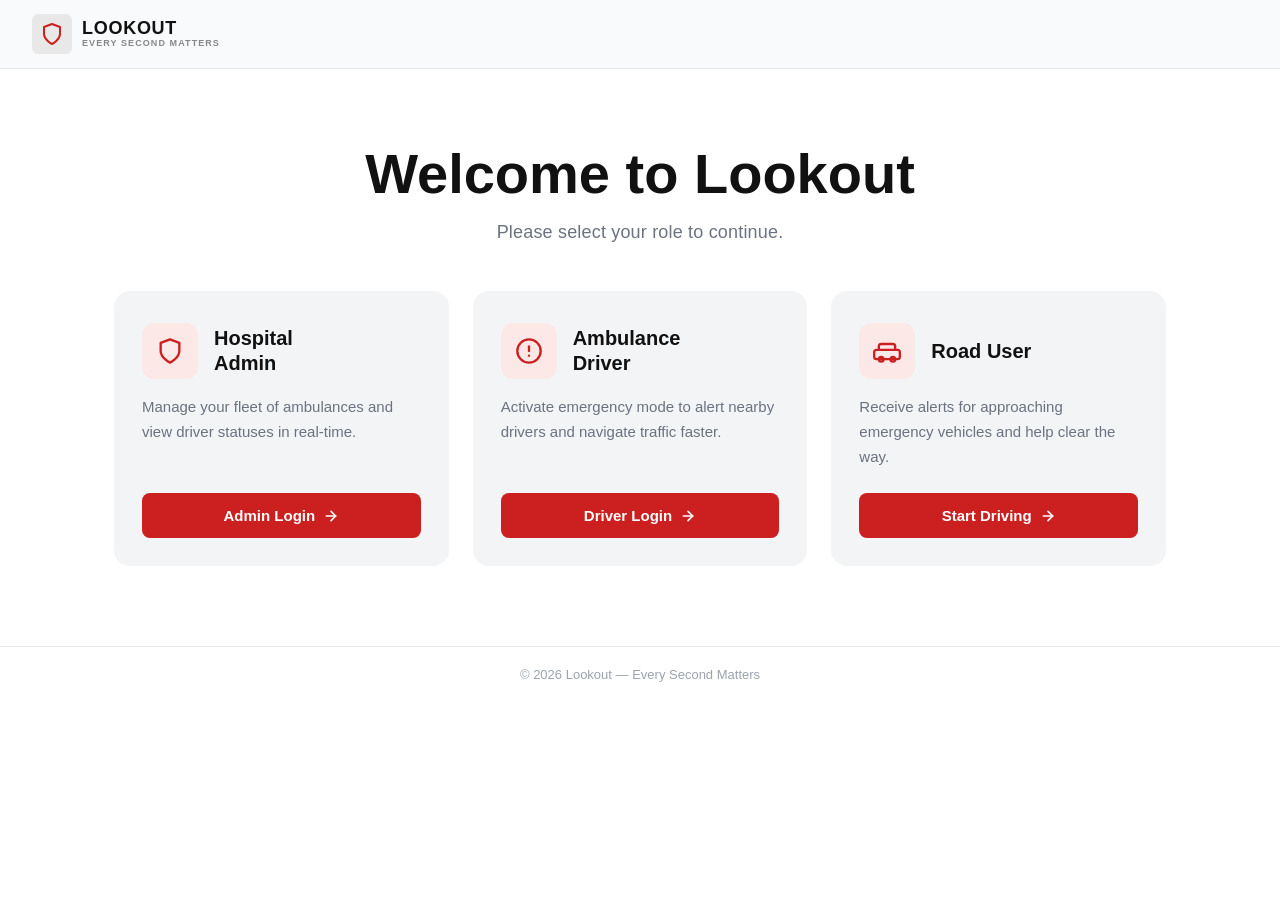
==== index.html @ 388da38f "Add files via upload" ====
<!DOCTYPE html>
<html lang="en">
<head>
  <meta charset="UTF-8" />
  <meta name="viewport" content="width=device-width, initial-scale=1.0"/>
  <title>Lookout – Every Second Matters</title>
  <style>
    *, *::before, *::after { box-sizing: border-box; margin: 0; padding: 0; }

    body {
      font-family: -apple-system, BlinkMacSystemFont, 'Segoe UI', Roboto, sans-serif;
      background: #ffffff;
      color: #111;
      min-height: 100vh;
    }

    /* ── NAV ── */
    nav {
      display: flex;
      align-items: center;
      padding: 14px 32px;
      border-bottom: 1px solid #e5e7eb;
      background: #f9fafb;
    }

    .logo-wrap {
      display: flex;
      align-items: center;
      gap: 10px;
      text-decoration: none;
    }

    .logo-icon {
      width: 40px;
      height: 40px;
      background: #e8e8e8;
      border-radius: 6px;
      display: flex;
      align-items: center;
      justify-content: center;
    }

    .logo-icon svg {
      width: 24px;
      height: 24px;
      color: #cc1f1f;
    }

    .logo-text {
      display: flex;
      flex-direction: column;
      line-height: 1.1;
    }

    .logo-text .brand {
      font-size: 18px;
      font-weight: 800;
      letter-spacing: 0.04em;
      color: #111;
    }

    .logo-text .tagline {
      font-size: 9px;
      font-weight: 600;
      letter-spacing: 0.12em;
      color: #888;
      text-transform: uppercase;
    }

    /* ── HERO ── */
    .hero {
      text-align: center;
      padding: 72px 24px 48px;
    }

    .hero h1 {
      font-size: clamp(36px, 6vw, 56px);
      font-weight: 900;
      color: #111;
      margin-bottom: 16px;
    }

    .hero p {
      font-size: 18px;
      color: #6b7280;
      letter-spacing: 0.01em;
    }

    /* ── CARDS ── */
    .cards {
      display: grid;
      grid-template-columns: repeat(auto-fit, minmax(280px, 1fr));
      gap: 24px;
      max-width: 1100px;
      margin: 0 auto;
      padding: 0 24px 80px;
    }

    .card {
      background: #f3f4f6;
      border-radius: 16px;
      padding: 32px 28px 28px;
      display: flex;
      flex-direction: column;
      gap: 16px;
      transition: box-shadow 0.2s, transform 0.2s;
    }

    .card:hover {
      box-shadow: 0 8px 24px rgba(0,0,0,0.10);
      transform: translateY(-2px);
    }

    .card-header {
      display: flex;
      align-items: center;
      gap: 16px;
    }

    .icon-wrap {
      width: 56px;
      height: 56px;
      background: #fde8e8;
      border-radius: 12px;
      display: flex;
      align-items: center;
      justify-content: center;
      flex-shrink: 0;
    }

    .icon-wrap svg {
      width: 28px;
      height: 28px;
      color: #cc1f1f;
    }

    .card-title {
      font-size: 20px;
      font-weight: 800;
      color: #111;
      line-height: 1.25;
    }

    .card-desc {
      font-size: 15px;
      color: #6b7280;
      line-height: 1.65;
      flex: 1;
    }

    .card-btn {
      display: inline-flex;
      align-items: center;
      justify-content: center;
      gap: 8px;
      background: #cc1f1f;
      color: #fff;
      font-size: 15px;
      font-weight: 700;
      padding: 14px 20px;
      border-radius: 8px;
      border: none;
      cursor: pointer;
      text-decoration: none;
      transition: background 0.15s, transform 0.1s;
      width: 100%;
      margin-top: 8px;
    }

    .card-btn:hover { background: #a91b1b; }
    .card-btn:active { transform: scale(0.98); }

    .card-btn svg {
      width: 16px;
      height: 16px;
    }

    /* ── FOOTER ── */
    footer {
      text-align: center;
      padding: 20px;
      font-size: 13px;
      color: #9ca3af;
      border-top: 1px solid #e5e7eb;
    }
  </style>
</head>
<body>

  <!-- NAV -->
  <nav>
    <a class="logo-wrap" href="index.html">
      <div class="logo-icon">
        <!-- simple shield / eye icon -->
        <svg viewBox="0 0 24 24" fill="none" stroke="currentColor" stroke-width="2" stroke-linecap="round" stroke-linejoin="round">
          <path d="M12 22s8-4 8-10V5l-8-3-8 3v7c0 6 8 10 8 10z"/>
        </svg>
      </div>
      <div class="logo-text">
        <span class="brand">LOOKOUT</span>
        <span class="tagline">Every Second Matters</span>
      </div>
    </a>
  </nav>

  <!-- HERO -->
  <section class="hero">
    <h1>Welcome to Lookout</h1>
    <p>Please select your role to continue.</p>
  </section>

  <!-- ROLE CARDS -->
  <div class="cards">

    <!-- Hospital Admin -->
    <div class="card">
      <div class="card-header">
        <div class="icon-wrap">
          <svg viewBox="0 0 24 24" fill="none" stroke="currentColor" stroke-width="2" stroke-linecap="round" stroke-linejoin="round">
            <path d="M12 22s8-4 8-10V5l-8-3-8 3v7c0 6 8 10 8 10z"/>
          </svg>
        </div>
        <div class="card-title">Hospital<br>Admin</div>
      </div>
      <p class="card-desc">Manage your fleet of ambulances and view driver statuses in real-time.</p>
      <a class="card-btn" href="admin-login.html">
        Admin Login
        <svg viewBox="0 0 24 24" fill="none" stroke="currentColor" stroke-width="2.5" stroke-linecap="round" stroke-linejoin="round"><line x1="5" y1="12" x2="19" y2="12"/><polyline points="12 5 19 12 12 19"/></svg>
      </a>
    </div>

    <!-- Ambulance Driver -->
    <div class="card">
      <div class="card-header">
        <div class="icon-wrap">
          <svg viewBox="0 0 24 24" fill="none" stroke="currentColor" stroke-width="2" stroke-linecap="round" stroke-linejoin="round">
            <circle cx="12" cy="12" r="10"/>
            <line x1="12" y1="8" x2="12" y2="12"/>
            <line x1="12" y1="16" x2="12.01" y2="16"/>
          </svg>
        </div>
        <div class="card-title">Ambulance<br>Driver</div>
      </div>
      <p class="card-desc">Activate emergency mode to alert nearby drivers and navigate traffic faster.</p>
      <a class="card-btn" href="driver-login.html">
        Driver Login
        <svg viewBox="0 0 24 24" fill="none" stroke="currentColor" stroke-width="2.5" stroke-linecap="round" stroke-linejoin="round"><line x1="5" y1="12" x2="19" y2="12"/><polyline points="12 5 19 12 12 19"/></svg>
      </a>
    </div>

    <!-- Road User -->
    <div class="card">
      <div class="card-header">
        <div class="icon-wrap">
          <!-- car / vehicle icon -->
          <svg viewBox="0 0 24 24" fill="none" stroke="currentColor" stroke-width="2" stroke-linecap="round" stroke-linejoin="round">
            <rect x="1" y="11" width="22" height="8" rx="2"/>
            <path d="M5 11V8a2 2 0 012-2h10a2 2 0 012 2v3"/>
            <circle cx="7" cy="19" r="2"/><circle cx="17" cy="19" r="2"/>
          </svg>
        </div>
        <div class="card-title">Road User</div>
      </div>
      <p class="card-desc">Receive alerts for approaching emergency vehicles and help clear the way.</p>
      <a class="card-btn" href="road-user.html">
        Start Driving
        <svg viewBox="0 0 24 24" fill="none" stroke="currentColor" stroke-width="2.5" stroke-linecap="round" stroke-linejoin="round"><line x1="5" y1="12" x2="19" y2="12"/><polyline points="12 5 19 12 12 19"/></svg>
      </a>
    </div>

  </div>

  <footer>
    &copy; 2026 Lookout &mdash; Every Second Matters
  </footer>

</body>
</html>
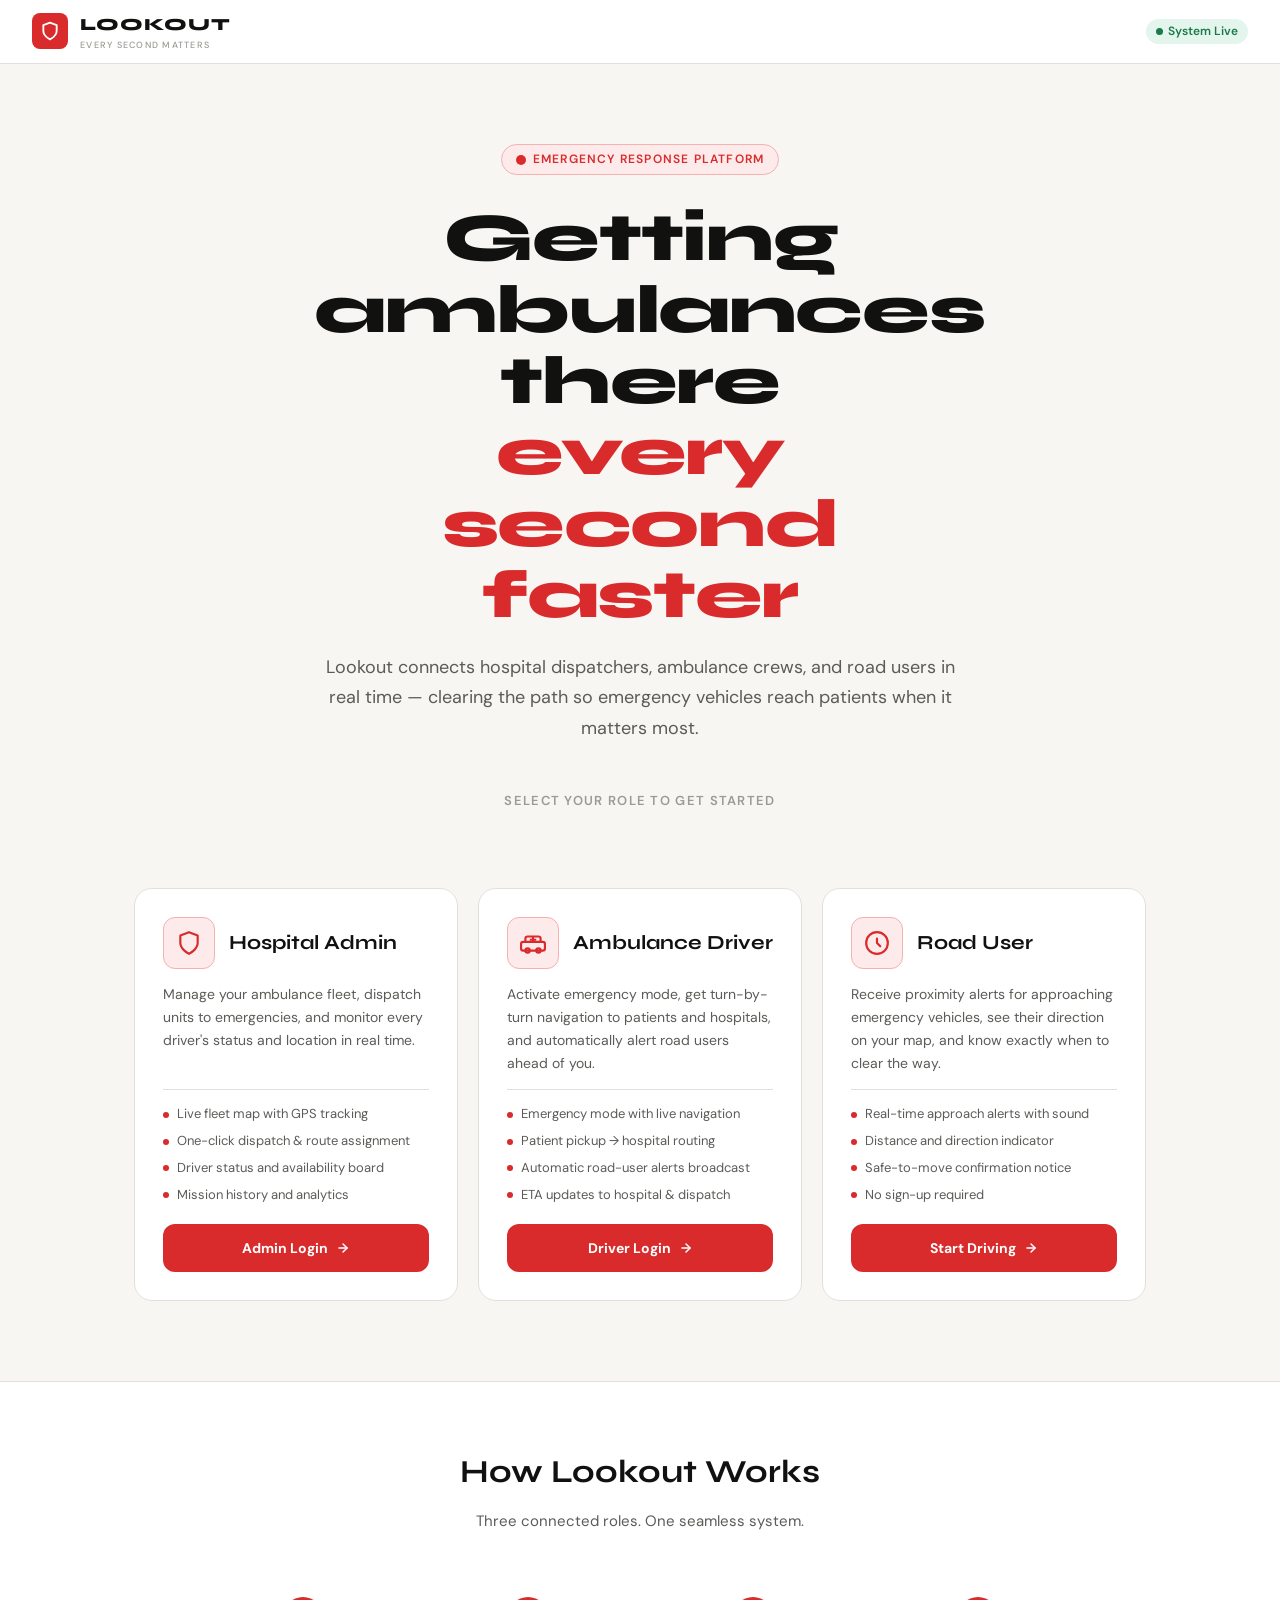
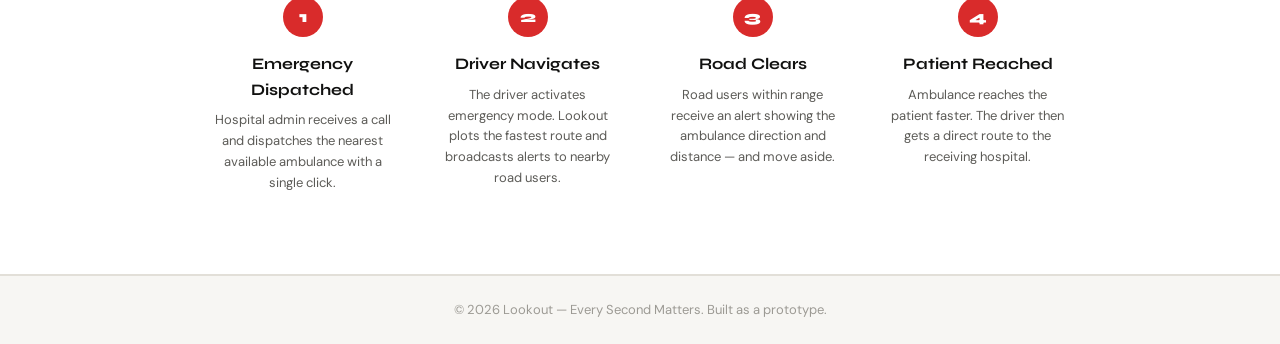
==== commit bb5c8521: "Add files via upload" ====
--- a/index.html
+++ b/index.html
@@ -1,198 +1,267 @@
 <!DOCTYPE html>
 <html lang="en">
 <head>
-  <meta charset="UTF-8" />
+  <meta charset="UTF-8"/>
   <meta name="viewport" content="width=device-width, initial-scale=1.0"/>
   <title>Lookout – Every Second Matters</title>
+  <link rel="stylesheet" href="style.css"/>
   <style>
-    *, *::before, *::after { box-sizing: border-box; margin: 0; padding: 0; }
-
-    body {
-      font-family: -apple-system, BlinkMacSystemFont, 'Segoe UI', Roboto, sans-serif;
-      background: #ffffff;
-      color: #111;
-      min-height: 100vh;
-    }
-
-    /* ── NAV ── */
-    nav {
-      display: flex;
-      align-items: center;
-      padding: 14px 32px;
-      border-bottom: 1px solid #e5e7eb;
-      background: #f9fafb;
-    }
-
-    .logo-wrap {
-      display: flex;
-      align-items: center;
-      gap: 10px;
-      text-decoration: none;
-    }
-
-    .logo-icon {
-      width: 40px;
-      height: 40px;
-      background: #e8e8e8;
-      border-radius: 6px;
-      display: flex;
-      align-items: center;
-      justify-content: center;
-    }
-
-    .logo-icon svg {
-      width: 24px;
-      height: 24px;
-      color: #cc1f1f;
-    }
-
-    .logo-text {
-      display: flex;
-      flex-direction: column;
-      line-height: 1.1;
-    }
-
-    .logo-text .brand {
-      font-size: 18px;
-      font-weight: 800;
-      letter-spacing: 0.04em;
-      color: #111;
-    }
-
-    .logo-text .tagline {
-      font-size: 9px;
-      font-weight: 600;
-      letter-spacing: 0.12em;
-      color: #888;
-      text-transform: uppercase;
-    }
-
-    /* ── HERO ── */
     .hero {
       text-align: center;
-      padding: 72px 24px 48px;
+      padding: 80px 24px 56px;
+      max-width: 700px;
+      margin: 0 auto;
+    }
+
+    .hero-eyebrow {
+      display: inline-flex;
+      align-items: center;
+      gap: 7px;
+      font-size: 12px;
+      font-weight: 600;
+      letter-spacing: 0.1em;
+      text-transform: uppercase;
+      color: var(--red);
+      background: var(--red-light);
+      border: 1px solid var(--red-mid);
+      padding: 5px 14px;
+      border-radius: 99px;
+      margin-bottom: 28px;
     }
 
     .hero h1 {
-      font-size: clamp(36px, 6vw, 56px);
-      font-weight: 900;
-      color: #111;
-      margin-bottom: 16px;
-    }
+      font-family: var(--font-display);
+      font-size: clamp(42px, 7vw, 68px);
+      font-weight: 800;
+      line-height: 1.05;
+      letter-spacing: -0.02em;
+      color: var(--text);
+      margin-bottom: 20px;
+    }
+
+    .hero h1 span { color: var(--red); }
 
     .hero p {
       font-size: 18px;
-      color: #6b7280;
-      letter-spacing: 0.01em;
-    }
-
-    /* ── CARDS ── */
+      color: var(--text2);
+      line-height: 1.7;
+      margin-bottom: 48px;
+    }
+
+    .role-label {
+      font-size: 13px;
+      font-weight: 600;
+      text-transform: uppercase;
+      letter-spacing: 0.1em;
+      color: var(--text3);
+      text-align: center;
+      margin-bottom: 20px;
+    }
+
     .cards {
       display: grid;
-      grid-template-columns: repeat(auto-fit, minmax(280px, 1fr));
-      gap: 24px;
-      max-width: 1100px;
+      grid-template-columns: repeat(auto-fit, minmax(290px, 1fr));
+      gap: 20px;
+      max-width: 1060px;
       margin: 0 auto;
       padding: 0 24px 80px;
     }
 
-    .card {
-      background: #f3f4f6;
-      border-radius: 16px;
-      padding: 32px 28px 28px;
+    .role-card {
+      background: var(--surface);
+      border: 1px solid var(--border);
+      border-radius: var(--radius-lg);
+      padding: 28px;
       display: flex;
       flex-direction: column;
-      gap: 16px;
-      transition: box-shadow 0.2s, transform 0.2s;
-    }
-
-    .card:hover {
-      box-shadow: 0 8px 24px rgba(0,0,0,0.10);
-      transform: translateY(-2px);
-    }
-
-    .card-header {
-      display: flex;
-      align-items: center;
-      gap: 16px;
-    }
+      gap: 14px;
+      transition: box-shadow 0.2s, transform 0.2s, border-color 0.2s;
+      position: relative;
+      overflow: hidden;
+    }
+
+    .role-card::before {
+      content: '';
+      position: absolute;
+      top: 0; left: 0; right: 0;
+      height: 3px;
+      background: var(--red);
+      opacity: 0;
+      transition: opacity 0.2s;
+    }
+
+    .role-card:hover {
+      box-shadow: var(--shadow-lg);
+      transform: translateY(-3px);
+      border-color: #ddd;
+    }
+
+    .role-card:hover::before { opacity: 1; }
 
     .icon-wrap {
-      width: 56px;
-      height: 56px;
-      background: #fde8e8;
+      width: 52px;
+      height: 52px;
+      background: var(--red-light);
       border-radius: 12px;
       display: flex;
       align-items: center;
       justify-content: center;
-      flex-shrink: 0;
-    }
-
-    .icon-wrap svg {
-      width: 28px;
-      height: 28px;
-      color: #cc1f1f;
-    }
+      border: 1px solid var(--red-mid);
+    }
+
+    .icon-wrap svg { width: 26px; height: 26px; color: var(--red); }
+
+    .card-header { display: flex; align-items: center; gap: 14px; }
 
     .card-title {
+      font-family: var(--font-display);
       font-size: 20px;
-      font-weight: 800;
-      color: #111;
-      line-height: 1.25;
+      font-weight: 700;
+      color: var(--text);
     }
 
     .card-desc {
-      font-size: 15px;
-      color: #6b7280;
+      font-size: 14px;
+      color: var(--text2);
       line-height: 1.65;
       flex: 1;
     }
 
+    .card-features {
+      list-style: none;
+      display: flex;
+      flex-direction: column;
+      gap: 6px;
+      border-top: 1px solid var(--border);
+      padding-top: 14px;
+    }
+
+    .card-features li {
+      font-size: 13px;
+      color: var(--text2);
+      display: flex;
+      align-items: center;
+      gap: 8px;
+    }
+
+    .card-features li::before {
+      content: '';
+      width: 6px; height: 6px;
+      border-radius: 50%;
+      background: var(--red);
+      flex-shrink: 0;
+    }
+
     .card-btn {
-      display: inline-flex;
+      display: flex;
       align-items: center;
       justify-content: center;
       gap: 8px;
-      background: #cc1f1f;
-      color: #fff;
-      font-size: 15px;
+      background: var(--red);
+      color: white;
+      font-family: var(--font-body);
+      font-size: 14px;
       font-weight: 700;
-      padding: 14px 20px;
-      border-radius: 8px;
+      padding: 13px 20px;
+      border-radius: var(--radius);
       border: none;
       cursor: pointer;
       text-decoration: none;
       transition: background 0.15s, transform 0.1s;
-      width: 100%;
-      margin-top: 8px;
-    }
-
-    .card-btn:hover { background: #a91b1b; }
-    .card-btn:active { transform: scale(0.98); }
-
-    .card-btn svg {
-      width: 16px;
-      height: 16px;
-    }
-
-    /* ── FOOTER ── */
+      margin-top: 4px;
+    }
+    .card-btn:hover { background: var(--red-dark); }
+    .card-btn:active { transform: scale(0.97); }
+
+    /* HOW IT WORKS */
+    .how-section {
+      background: var(--surface);
+      border-top: 1px solid var(--border);
+      border-bottom: 1px solid var(--border);
+      padding: 64px 24px;
+      text-align: center;
+      margin-bottom: 0;
+    }
+
+    .how-section h2 {
+      font-family: var(--font-display);
+      font-size: 32px;
+      font-weight: 700;
+      margin-bottom: 12px;
+    }
+
+    .how-section .sub {
+      color: var(--text2);
+      font-size: 15px;
+      margin-bottom: 48px;
+    }
+
+    .steps {
+      display: grid;
+      grid-template-columns: repeat(auto-fit, minmax(200px, 1fr));
+      gap: 0;
+      max-width: 900px;
+      margin: 0 auto;
+      position: relative;
+    }
+
+    .step {
+      padding: 16px 24px;
+      position: relative;
+    }
+
+    .step-num {
+      width: 40px;
+      height: 40px;
+      background: var(--red);
+      color: white;
+      font-family: var(--font-display);
+      font-size: 16px;
+      font-weight: 800;
+      border-radius: 50%;
+      display: flex;
+      align-items: center;
+      justify-content: center;
+      margin: 0 auto 14px;
+    }
+
+    .step h3 {
+      font-family: var(--font-display);
+      font-size: 16px;
+      font-weight: 700;
+      margin-bottom: 8px;
+    }
+
+    .step p {
+      font-size: 13px;
+      color: var(--text2);
+      line-height: 1.6;
+    }
+
     footer {
       text-align: center;
-      padding: 20px;
+      padding: 24px;
       font-size: 13px;
-      color: #9ca3af;
-      border-top: 1px solid #e5e7eb;
-    }
+      color: var(--text3);
+      border-top: 1px solid var(--border);
+    }
+
+    @keyframes fadeUp {
+      from { opacity: 0; transform: translateY(20px); }
+      to   { opacity: 1; transform: translateY(0); }
+    }
+
+    .hero, .role-card { animation: fadeUp 0.5s ease both; }
+    .role-card:nth-child(2) { animation-delay: 0.07s; }
+    .role-card:nth-child(3) { animation-delay: 0.14s; }
   </style>
 </head>
 <body>
 
-  <!-- NAV -->
   <nav>
     <a class="logo-wrap" href="index.html">
-      <div class="logo-icon">
-        <!-- simple shield / eye icon -->
-        <svg viewBox="0 0 24 24" fill="none" stroke="currentColor" stroke-width="2" stroke-linecap="round" stroke-linejoin="round">
+      <div class="logo-mark">
+        <svg viewBox="0 0 24 24" fill="none" stroke="currentColor" stroke-width="2.2" stroke-linecap="round" stroke-linejoin="round">
           <path d="M12 22s8-4 8-10V5l-8-3-8 3v7c0 6 8 10 8 10z"/>
         </svg>
       </div>
@@ -201,77 +270,128 @@
         <span class="tagline">Every Second Matters</span>
       </div>
     </a>
+    <div class="nav-right">
+      <span class="badge badge-green"><span class="dot dot-green"></span> System Live</span>
+    </div>
   </nav>
 
-  <!-- HERO -->
   <section class="hero">
-    <h1>Welcome to Lookout</h1>
-    <p>Please select your role to continue.</p>
+    <div class="hero-eyebrow">
+      <svg width="10" height="10" viewBox="0 0 10 10" fill="currentColor"><circle cx="5" cy="5" r="5"/></svg>
+      Emergency Response Platform
+    </div>
+    <h1>Getting ambulances there<br/><span>every second faster</span></h1>
+    <p>Lookout connects hospital dispatchers, ambulance crews, and road users in real time — clearing the path so emergency vehicles reach patients when it matters most.</p>
+    <div class="role-label">Select your role to get started</div>
   </section>
 
-  <!-- ROLE CARDS -->
   <div class="cards">
 
     <!-- Hospital Admin -->
-    <div class="card">
+    <div class="role-card">
       <div class="card-header">
         <div class="icon-wrap">
           <svg viewBox="0 0 24 24" fill="none" stroke="currentColor" stroke-width="2" stroke-linecap="round" stroke-linejoin="round">
             <path d="M12 22s8-4 8-10V5l-8-3-8 3v7c0 6 8 10 8 10z"/>
           </svg>
         </div>
-        <div class="card-title">Hospital<br>Admin</div>
-      </div>
-      <p class="card-desc">Manage your fleet of ambulances and view driver statuses in real-time.</p>
+        <div class="card-title">Hospital Admin</div>
+      </div>
+      <p class="card-desc">Manage your ambulance fleet, dispatch units to emergencies, and monitor every driver's status and location in real time.</p>
+      <ul class="card-features">
+        <li>Live fleet map with GPS tracking</li>
+        <li>One-click dispatch & route assignment</li>
+        <li>Driver status and availability board</li>
+        <li>Mission history and analytics</li>
+      </ul>
       <a class="card-btn" href="admin-login.html">
         Admin Login
-        <svg viewBox="0 0 24 24" fill="none" stroke="currentColor" stroke-width="2.5" stroke-linecap="round" stroke-linejoin="round"><line x1="5" y1="12" x2="19" y2="12"/><polyline points="12 5 19 12 12 19"/></svg>
+        <svg width="14" height="14" viewBox="0 0 24 24" fill="none" stroke="currentColor" stroke-width="2.5" stroke-linecap="round" stroke-linejoin="round"><line x1="5" y1="12" x2="19" y2="12"/><polyline points="12 5 19 12 12 19"/></svg>
       </a>
     </div>
 
     <!-- Ambulance Driver -->
-    <div class="card">
+    <div class="role-card">
+      <div class="card-header">
+        <div class="icon-wrap">
+          <svg viewBox="0 0 24 24" fill="none" stroke="currentColor" stroke-width="2" stroke-linecap="round" stroke-linejoin="round">
+            <rect x="1" y="11" width="22" height="8" rx="2"/>
+            <path d="M5 11V8a2 2 0 012-2h10a2 2 0 012 2v3"/>
+            <circle cx="7" cy="19" r="2"/><circle cx="17" cy="19" r="2"/>
+            <path d="M11 6h2v2h2v2h-2v2h-2v-2H9V8h2z" fill="currentColor" stroke="none"/>
+          </svg>
+        </div>
+        <div class="card-title">Ambulance Driver</div>
+      </div>
+      <p class="card-desc">Activate emergency mode, get turn-by-turn navigation to patients and hospitals, and automatically alert road users ahead of you.</p>
+      <ul class="card-features">
+        <li>Emergency mode with live navigation</li>
+        <li>Patient pickup → hospital routing</li>
+        <li>Automatic road-user alerts broadcast</li>
+        <li>ETA updates to hospital & dispatch</li>
+      </ul>
+      <a class="card-btn" href="driver-login.html">
+        Driver Login
+        <svg width="14" height="14" viewBox="0 0 24 24" fill="none" stroke="currentColor" stroke-width="2.5" stroke-linecap="round" stroke-linejoin="round"><line x1="5" y1="12" x2="19" y2="12"/><polyline points="12 5 19 12 12 19"/></svg>
+      </a>
+    </div>
+
+    <!-- Road User -->
+    <div class="role-card">
       <div class="card-header">
         <div class="icon-wrap">
           <svg viewBox="0 0 24 24" fill="none" stroke="currentColor" stroke-width="2" stroke-linecap="round" stroke-linejoin="round">
             <circle cx="12" cy="12" r="10"/>
-            <line x1="12" y1="8" x2="12" y2="12"/>
-            <line x1="12" y1="16" x2="12.01" y2="16"/>
-          </svg>
-        </div>
-        <div class="card-title">Ambulance<br>Driver</div>
-      </div>
-      <p class="card-desc">Activate emergency mode to alert nearby drivers and navigate traffic faster.</p>
-      <a class="card-btn" href="driver-login.html">
-        Driver Login
-        <svg viewBox="0 0 24 24" fill="none" stroke="currentColor" stroke-width="2.5" stroke-linecap="round" stroke-linejoin="round"><line x1="5" y1="12" x2="19" y2="12"/><polyline points="12 5 19 12 12 19"/></svg>
-      </a>
-    </div>
-
-    <!-- Road User -->
-    <div class="card">
-      <div class="card-header">
-        <div class="icon-wrap">
-          <!-- car / vehicle icon -->
-          <svg viewBox="0 0 24 24" fill="none" stroke="currentColor" stroke-width="2" stroke-linecap="round" stroke-linejoin="round">
-            <rect x="1" y="11" width="22" height="8" rx="2"/>
-            <path d="M5 11V8a2 2 0 012-2h10a2 2 0 012 2v3"/>
-            <circle cx="7" cy="19" r="2"/><circle cx="17" cy="19" r="2"/>
+            <path d="M12 8v4l3 3"/>
           </svg>
         </div>
         <div class="card-title">Road User</div>
       </div>
-      <p class="card-desc">Receive alerts for approaching emergency vehicles and help clear the way.</p>
+      <p class="card-desc">Receive proximity alerts for approaching emergency vehicles, see their direction on your map, and know exactly when to clear the way.</p>
+      <ul class="card-features">
+        <li>Real-time approach alerts with sound</li>
+        <li>Distance and direction indicator</li>
+        <li>Safe-to-move confirmation notice</li>
+        <li>No sign-up required</li>
+      </ul>
       <a class="card-btn" href="road-user.html">
         Start Driving
-        <svg viewBox="0 0 24 24" fill="none" stroke="currentColor" stroke-width="2.5" stroke-linecap="round" stroke-linejoin="round"><line x1="5" y1="12" x2="19" y2="12"/><polyline points="12 5 19 12 12 19"/></svg>
+        <svg width="14" height="14" viewBox="0 0 24 24" fill="none" stroke="currentColor" stroke-width="2.5" stroke-linecap="round" stroke-linejoin="round"><line x1="5" y1="12" x2="19" y2="12"/><polyline points="12 5 19 12 12 19"/></svg>
       </a>
     </div>
 
   </div>
 
+  <!-- HOW IT WORKS -->
+  <section class="how-section">
+    <h2>How Lookout Works</h2>
+    <p class="sub">Three connected roles. One seamless system.</p>
+    <div class="steps">
+      <div class="step">
+        <div class="step-num">1</div>
+        <h3>Emergency Dispatched</h3>
+        <p>Hospital admin receives a call and dispatches the nearest available ambulance with a single click.</p>
+      </div>
+      <div class="step">
+        <div class="step-num">2</div>
+        <h3>Driver Navigates</h3>
+        <p>The driver activates emergency mode. Lookout plots the fastest route and broadcasts alerts to nearby road users.</p>
+      </div>
+      <div class="step">
+        <div class="step-num">3</div>
+        <h3>Road Clears</h3>
+        <p>Road users within range receive an alert showing the ambulance direction and distance — and move aside.</p>
+      </div>
+      <div class="step">
+        <div class="step-num">4</div>
+        <h3>Patient Reached</h3>
+        <p>Ambulance reaches the patient faster. The driver then gets a direct route to the receiving hospital.</p>
+      </div>
+    </div>
+  </section>
+
   <footer>
-    &copy; 2026 Lookout &mdash; Every Second Matters
+    &copy; 2026 Lookout &mdash; Every Second Matters. Built as a prototype.
   </footer>
 
 </body>
--- a/style.css
+++ b/style.css
@@ -0,0 +1,240 @@
+@import url('https://fonts.googleapis.com/css2?family=Syne:wght@400;600;700;800&family=DM+Sans:ital,wght@0,300;0,400;0,500;0,600;1,400&display=swap');
+
+:root {
+  --red: #D92B2B;
+  --red-dark: #A81E1E;
+  --red-light: #FDEAEA;
+  --red-mid: #F5B0B0;
+  --bg: #F7F6F3;
+  --surface: #FFFFFF;
+  --surface2: #F0EFE9;
+  --border: #E2DFD8;
+  --text: #111110;
+  --text2: #5C5B57;
+  --text3: #9C9A94;
+  --green: #1A7A4A;
+  --green-light: #E3F5EC;
+  --amber: #B45309;
+  --amber-light: #FEF3C7;
+  --blue: #1D4ED8;
+  --blue-light: #EFF6FF;
+  --font-display: 'Syne', sans-serif;
+  --font-body: 'DM Sans', sans-serif;
+  --radius: 12px;
+  --radius-lg: 18px;
+  --shadow: 0 1px 3px rgba(0,0,0,0.08), 0 4px 16px rgba(0,0,0,0.06);
+  --shadow-lg: 0 4px 24px rgba(0,0,0,0.12);
+}
+
+*, *::before, *::after { box-sizing: border-box; margin: 0; padding: 0; }
+
+html { scroll-behavior: smooth; }
+
+body {
+  font-family: var(--font-body);
+  background: var(--bg);
+  color: var(--text);
+  min-height: 100vh;
+  font-size: 15px;
+  line-height: 1.6;
+  -webkit-font-smoothing: antialiased;
+}
+
+/* ── NAV ── */
+nav {
+  display: flex;
+  align-items: center;
+  justify-content: space-between;
+  padding: 0 32px;
+  height: 64px;
+  background: var(--surface);
+  border-bottom: 1px solid var(--border);
+  position: sticky;
+  top: 0;
+  z-index: 100;
+}
+
+.logo-wrap {
+  display: flex;
+  align-items: center;
+  gap: 12px;
+  text-decoration: none;
+}
+
+.logo-mark {
+  width: 36px;
+  height: 36px;
+  background: var(--red);
+  border-radius: 8px;
+  display: flex;
+  align-items: center;
+  justify-content: center;
+}
+
+.logo-mark svg { width: 20px; height: 20px; color: white; }
+
+.logo-text .brand {
+  font-family: var(--font-display);
+  font-size: 17px;
+  font-weight: 800;
+  letter-spacing: 0.06em;
+  color: var(--text);
+  display: block;
+}
+
+.logo-text .tagline {
+  font-size: 9px;
+  font-weight: 500;
+  letter-spacing: 0.14em;
+  color: var(--text3);
+  text-transform: uppercase;
+  display: block;
+}
+
+.nav-right { display: flex; align-items: center; gap: 12px; }
+
+.btn-ghost {
+  font-family: var(--font-body);
+  font-size: 14px;
+  font-weight: 600;
+  color: var(--text);
+  background: transparent;
+  border: 1.5px solid var(--border);
+  border-radius: var(--radius);
+  padding: 8px 18px;
+  cursor: pointer;
+  text-decoration: none;
+  transition: background 0.15s, border-color 0.15s;
+}
+.btn-ghost:hover { background: var(--surface2); border-color: #ccc; }
+
+.btn-red {
+  font-family: var(--font-body);
+  font-size: 14px;
+  font-weight: 700;
+  color: white;
+  background: var(--red);
+  border: none;
+  border-radius: var(--radius);
+  padding: 9px 20px;
+  cursor: pointer;
+  text-decoration: none;
+  transition: background 0.15s, transform 0.1s;
+  display: inline-flex;
+  align-items: center;
+  gap: 6px;
+}
+.btn-red:hover { background: var(--red-dark); }
+.btn-red:active { transform: scale(0.97); }
+
+/* ── STATUS BADGES ── */
+.badge {
+  display: inline-flex;
+  align-items: center;
+  gap: 5px;
+  font-size: 12px;
+  font-weight: 600;
+  padding: 3px 10px;
+  border-radius: 99px;
+}
+.badge-green { background: var(--green-light); color: var(--green); }
+.badge-amber { background: var(--amber-light); color: var(--amber); }
+.badge-red   { background: var(--red-light); color: var(--red-dark); }
+.badge-gray  { background: var(--surface2); color: var(--text2); }
+
+.dot {
+  width: 7px; height: 7px;
+  border-radius: 50%;
+  display: inline-block;
+}
+.dot-green { background: var(--green); animation: pulse-green 2s infinite; }
+.dot-red   { background: var(--red); animation: pulse-red 1.2s infinite; }
+.dot-amber { background: var(--amber); }
+.dot-gray  { background: var(--text3); }
+
+@keyframes pulse-green {
+  0%,100% { box-shadow: 0 0 0 0 rgba(26,122,74,0.4); }
+  50%      { box-shadow: 0 0 0 4px rgba(26,122,74,0); }
+}
+@keyframes pulse-red {
+  0%,100% { box-shadow: 0 0 0 0 rgba(217,43,43,0.5); }
+  50%      { box-shadow: 0 0 0 5px rgba(217,43,43,0); }
+}
+
+/* ── CARDS ── */
+.card {
+  background: var(--surface);
+  border: 1px solid var(--border);
+  border-radius: var(--radius-lg);
+  padding: 24px;
+}
+
+/* ── FORMS ── */
+.form-group { margin-bottom: 20px; }
+.form-group label {
+  display: block;
+  font-size: 13px;
+  font-weight: 600;
+  color: var(--text2);
+  text-transform: uppercase;
+  letter-spacing: 0.07em;
+  margin-bottom: 7px;
+}
+.form-group input,
+.form-group select {
+  width: 100%;
+  padding: 12px 14px;
+  font-family: var(--font-body);
+  font-size: 15px;
+  color: var(--text);
+  background: var(--surface);
+  border: 1.5px solid var(--border);
+  border-radius: var(--radius);
+  outline: none;
+  transition: border-color 0.15s;
+}
+.form-group input:focus,
+.form-group select:focus { border-color: var(--red); }
+.form-group input::placeholder { color: var(--text3); }
+
+/* ── MAP PLACEHOLDER ── */
+.map-box {
+  width: 100%;
+  background: #e8eaed;
+  border-radius: var(--radius-lg);
+  overflow: hidden;
+  position: relative;
+}
+
+/* ── STAT CARD ── */
+.stat-card {
+  background: var(--surface);
+  border: 1px solid var(--border);
+  border-radius: var(--radius);
+  padding: 20px;
+}
+.stat-card .stat-label {
+  font-size: 12px;
+  font-weight: 600;
+  text-transform: uppercase;
+  letter-spacing: 0.08em;
+  color: var(--text3);
+  margin-bottom: 8px;
+}
+.stat-card .stat-value {
+  font-family: var(--font-display);
+  font-size: 32px;
+  font-weight: 700;
+  color: var(--text);
+  line-height: 1;
+}
+.stat-card .stat-sub {
+  font-size: 12px;
+  color: var(--text2);
+  margin-top: 4px;
+}
+
+/* ── RESPONSIVE ── */
+@media (max-width: 640px) {
+  nav { padding: 0 16px; }
+}
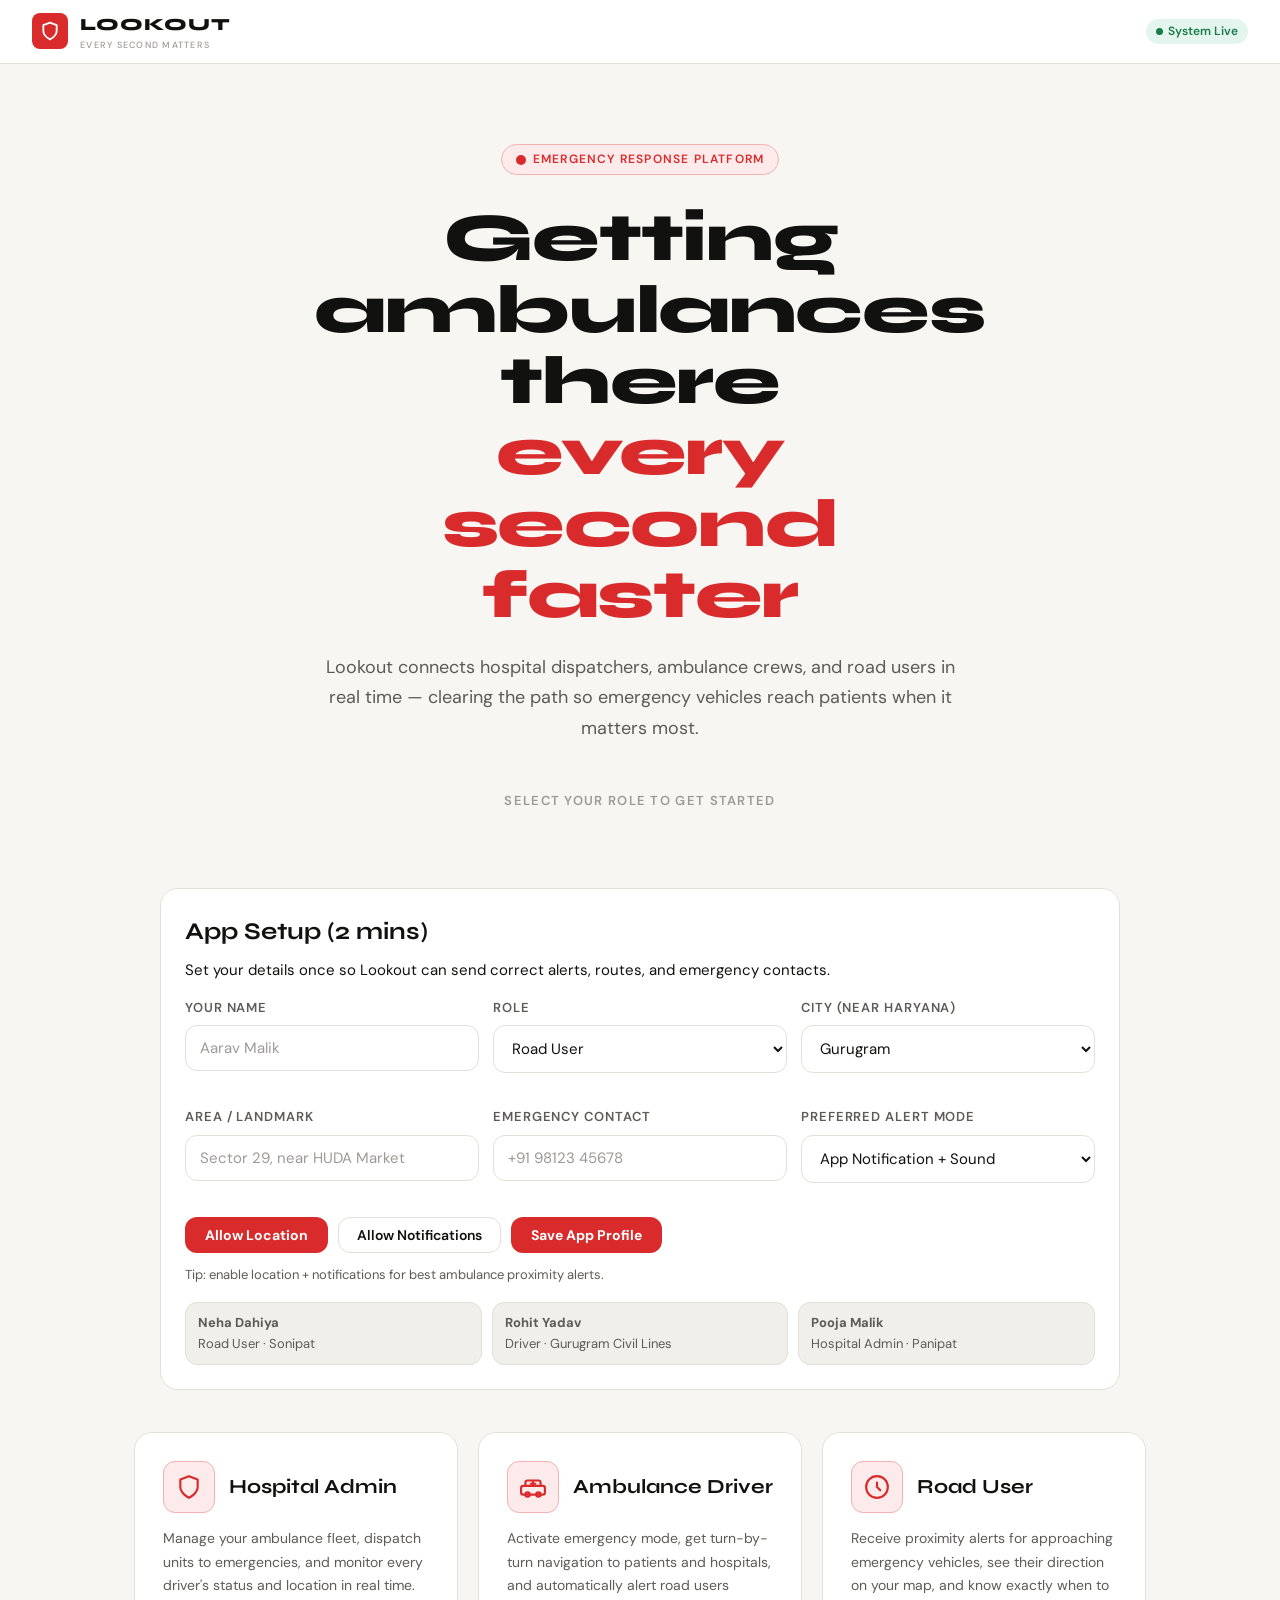
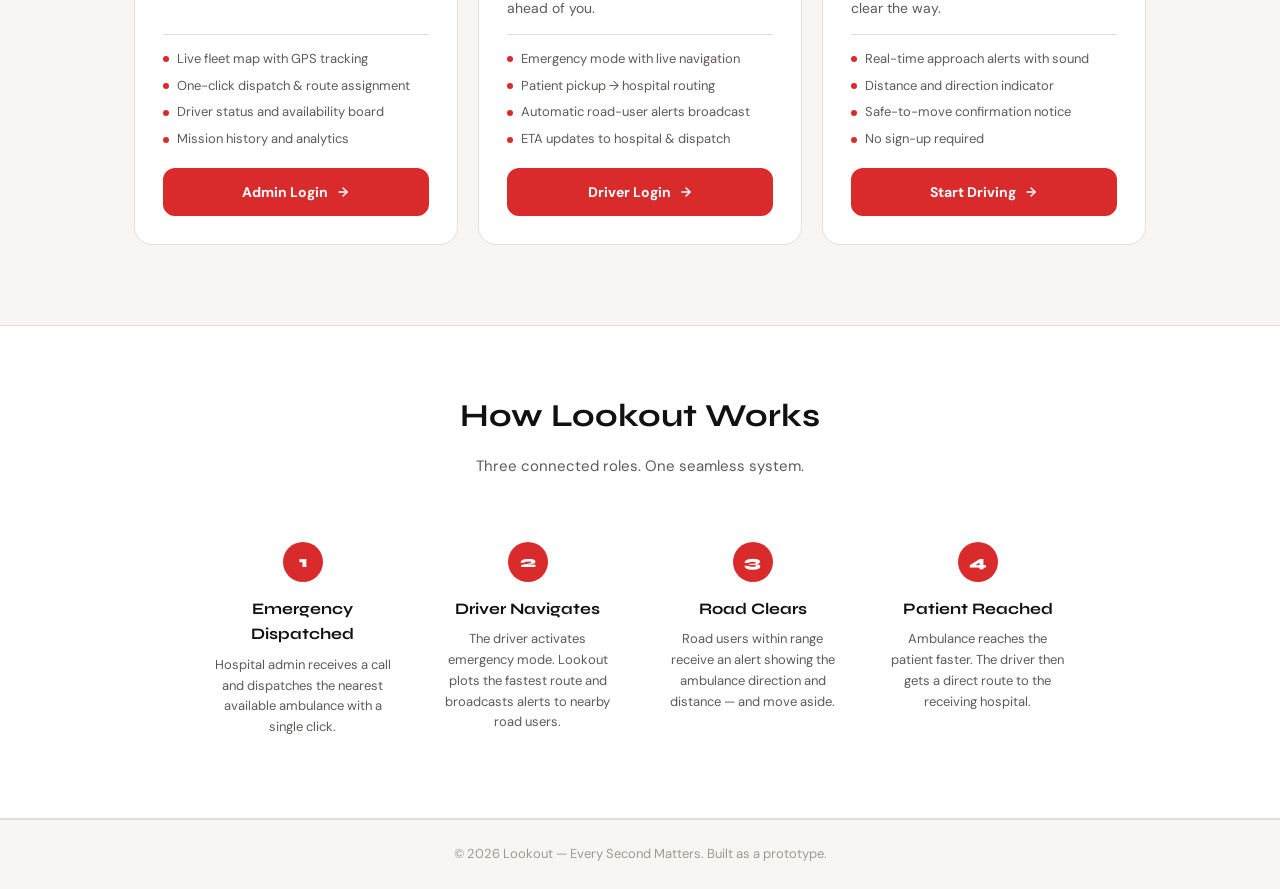
==== commit a387f803: "Convert Lookout prototype into app-style Haryana demo" ====
--- a/index.html
+++ b/index.html
@@ -3,6 +3,8 @@
 <head>
   <meta charset="UTF-8"/>
   <meta name="viewport" content="width=device-width, initial-scale=1.0"/>
+  <meta name="theme-color" content="#D92B2B"/>
+  <link rel="manifest" href="manifest.json"/>
   <title>Lookout – Every Second Matters</title>
   <link rel="stylesheet" href="style.css"/>
   <style>
@@ -238,6 +240,52 @@
       line-height: 1.6;
     }
 
+
+    .setup-card {
+      max-width: 960px;
+      margin: 0 auto 42px;
+      background: var(--surface);
+      border: 1px solid var(--border);
+      border-radius: var(--radius-lg);
+      padding: 24px;
+    }
+
+    .setup-grid {
+      display: grid;
+      grid-template-columns: repeat(auto-fit, minmax(220px, 1fr));
+      gap: 14px;
+      margin-top: 16px;
+    }
+
+    .setup-actions {
+      margin-top: 14px;
+      display: flex;
+      flex-wrap: wrap;
+      gap: 10px;
+    }
+
+    .setup-meta {
+      font-size: 13px;
+      color: var(--text2);
+      margin-top: 12px;
+    }
+
+    .demo-profiles {
+      margin-top: 16px;
+      display: grid;
+      grid-template-columns: repeat(auto-fit, minmax(220px, 1fr));
+      gap: 10px;
+    }
+
+    .demo-profiles div {
+      background: var(--surface2);
+      border: 1px solid var(--border);
+      border-radius: var(--radius);
+      padding: 10px 12px;
+      font-size: 13px;
+      color: var(--text2);
+    }
+
     footer {
       text-align: center;
       padding: 24px;
@@ -283,6 +331,30 @@
     <h1>Getting ambulances there<br/><span>every second faster</span></h1>
     <p>Lookout connects hospital dispatchers, ambulance crews, and road users in real time — clearing the path so emergency vehicles reach patients when it matters most.</p>
     <div class="role-label">Select your role to get started</div>
+  </section>
+
+  <section class="setup-card">
+    <h2 style="font-family:var(--font-display);font-size:24px;">App Setup (2 mins)</h2>
+    <p class="sub" style="margin-top:6px;">Set your details once so Lookout can send correct alerts, routes, and emergency contacts.</p>
+    <div class="setup-grid">
+      <div class="form-group"><label for="userName">Your Name</label><input id="userName" placeholder="Aarav Malik"/></div>
+      <div class="form-group"><label for="userRole">Role</label><select id="userRole"><option>Road User</option><option>Ambulance Driver</option><option>Hospital Admin</option></select></div>
+      <div class="form-group"><label for="userCity">City (near Haryana)</label><select id="userCity"><option>Gurugram</option><option>Faridabad</option><option>Panipat</option><option>Karnal</option><option>Rohtak</option><option>Sonipat</option></select></div>
+      <div class="form-group"><label for="userArea">Area / Landmark</label><input id="userArea" placeholder="Sector 29, near HUDA Market"/></div>
+      <div class="form-group"><label for="emergencyContact">Emergency Contact</label><input id="emergencyContact" placeholder="+91 98123 45678"/></div>
+      <div class="form-group"><label for="alertMode">Preferred Alert Mode</label><select id="alertMode"><option>App Notification + Sound</option><option>App Notification Only</option><option>SMS Backup + App Notification</option></select></div>
+    </div>
+    <div class="setup-actions">
+      <button class="btn-red" onclick="enableLocation()">Allow Location</button>
+      <button class="btn-ghost" onclick="enableNotifications()">Allow Notifications</button>
+      <button class="btn-red" onclick="saveProfile()">Save App Profile</button>
+    </div>
+    <div class="setup-meta" id="setupStatus">Tip: enable location + notifications for best ambulance proximity alerts.</div>
+    <div class="demo-profiles">
+      <div><strong>Neha Dahiya</strong><br/>Road User · Sonipat</div>
+      <div><strong>Rohit Yadav</strong><br/>Driver · Gurugram Civil Lines</div>
+      <div><strong>Pooja Malik</strong><br/>Hospital Admin · Panipat</div>
+    </div>
   </section>
 
   <div class="cards">
@@ -394,5 +466,63 @@
     &copy; 2026 Lookout &mdash; Every Second Matters. Built as a prototype.
   </footer>
 
+
+  <script src="app.js"></script>
+  <script>
+    const cityCoords = {
+      Gurugram: { lat: 28.4595, lon: 77.0266 },
+      Faridabad: { lat: 28.4089, lon: 77.3178 },
+      Panipat: { lat: 29.3909, lon: 76.9635 },
+      Karnal: { lat: 29.6857, lon: 76.9905 },
+      Rohtak: { lat: 28.8955, lon: 76.6066 },
+      Sonipat: { lat: 28.9931, lon: 77.0151 }
+    };
+
+    let liveCoords = null;
+
+    function enableLocation() {
+      const status = document.getElementById('setupStatus');
+      if (!navigator.geolocation) {
+        status.textContent = 'Location not supported in this browser.';
+        return;
+      }
+      navigator.geolocation.getCurrentPosition((pos) => {
+        liveCoords = { lat: pos.coords.latitude, lon: pos.coords.longitude };
+        status.textContent = 'Location permission granted. Live coordinates are ready.';
+      }, () => {
+        status.textContent = 'Location not granted. We will use your selected Haryana city instead.';
+      });
+    }
+
+    function enableNotifications() {
+      const status = document.getElementById('setupStatus');
+      if (!('Notification' in window)) {
+        status.textContent = 'Notifications are not supported on this device.';
+        return;
+      }
+      Notification.requestPermission().then((permission) => {
+        status.textContent = permission === 'granted'
+          ? 'Notifications enabled successfully.'
+          : 'Notifications are off. You can still use on-screen alerts.';
+      });
+    }
+
+    function saveProfile() {
+      const city = document.getElementById('userCity').value;
+      const profile = {
+        name: document.getElementById('userName').value.trim() || 'Guest User',
+        role: document.getElementById('userRole').value,
+        city,
+        area: document.getElementById('userArea').value.trim() || 'Not specified',
+        emergencyContact: document.getElementById('emergencyContact').value.trim() || 'Not specified',
+        alertMode: document.getElementById('alertMode').value,
+        coords: liveCoords || cityCoords[city],
+        updatedAt: new Date().toISOString()
+      };
+      localStorage.setItem('lookoutProfile', JSON.stringify(profile));
+      document.getElementById('setupStatus').textContent = `Saved for ${profile.name} (${profile.city}). You can now open your role dashboard.`;
+    }
+  </script>
+
 </body>
 </html>
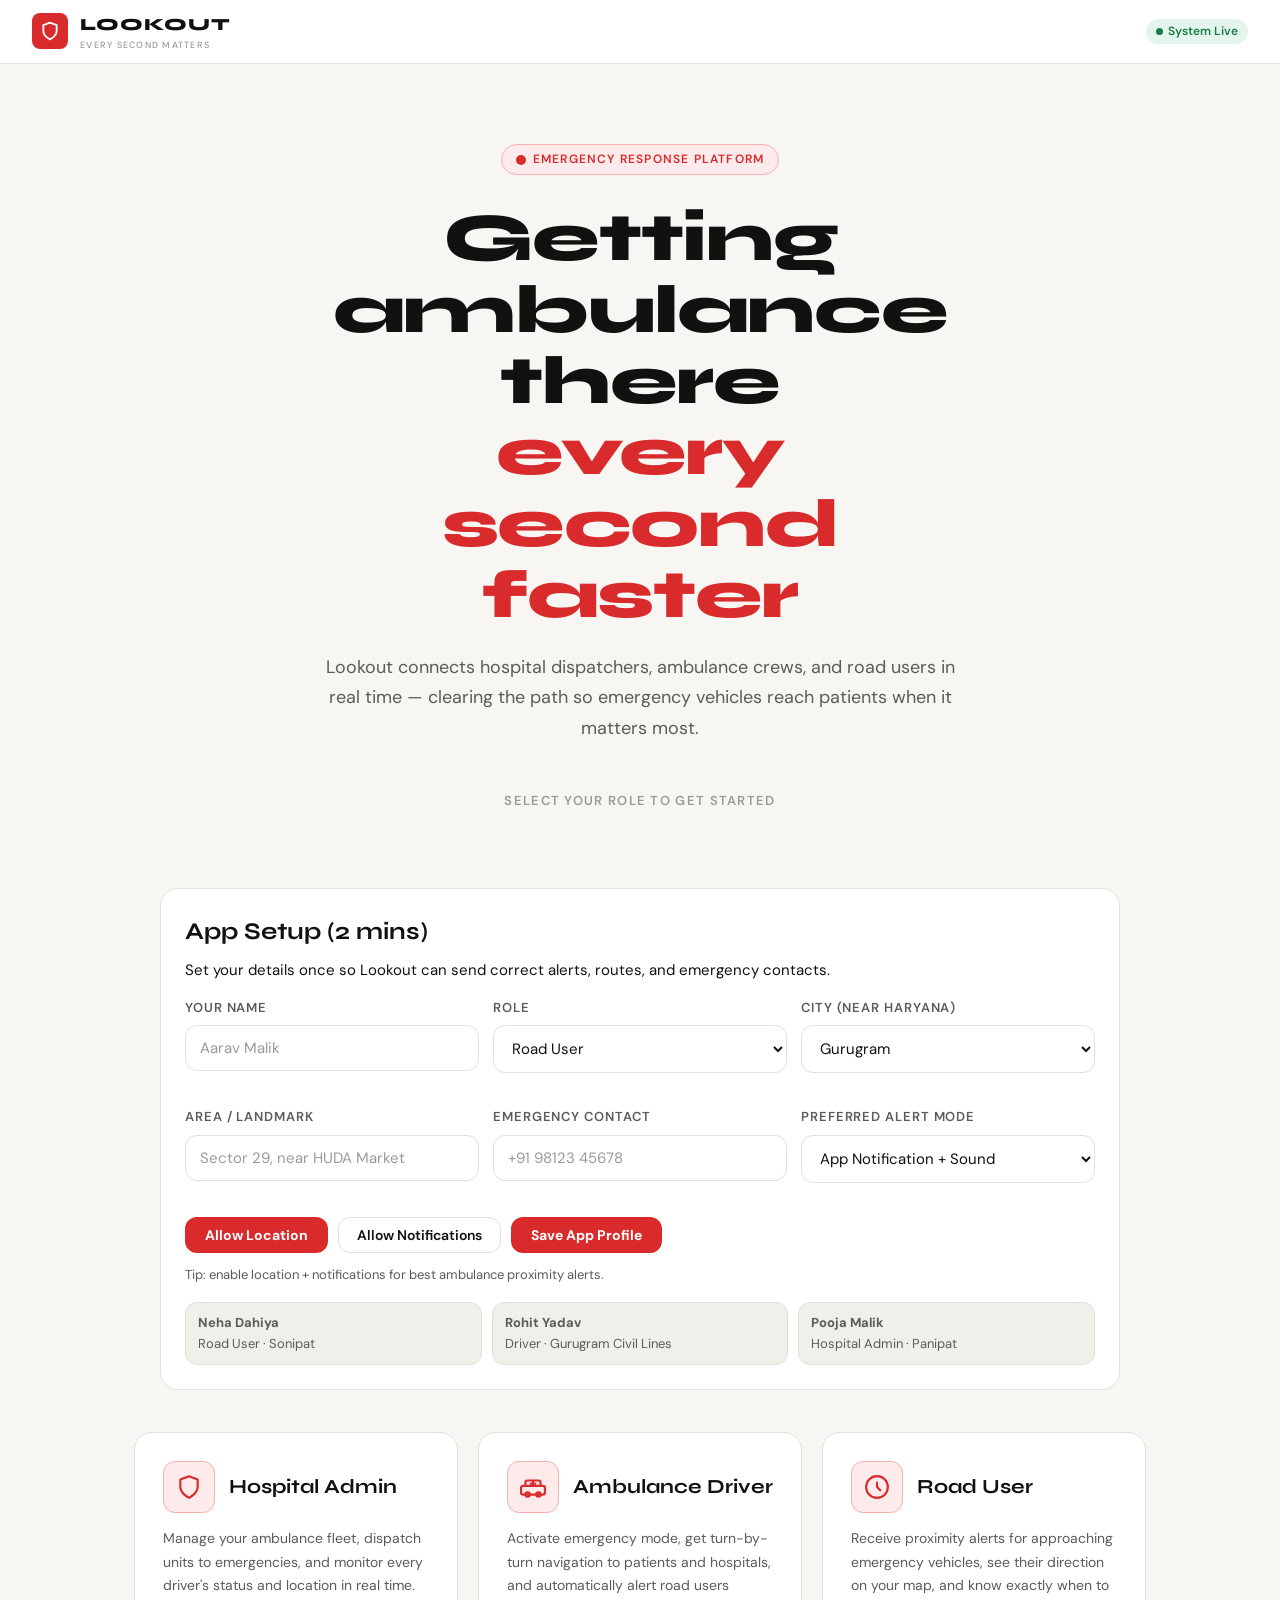
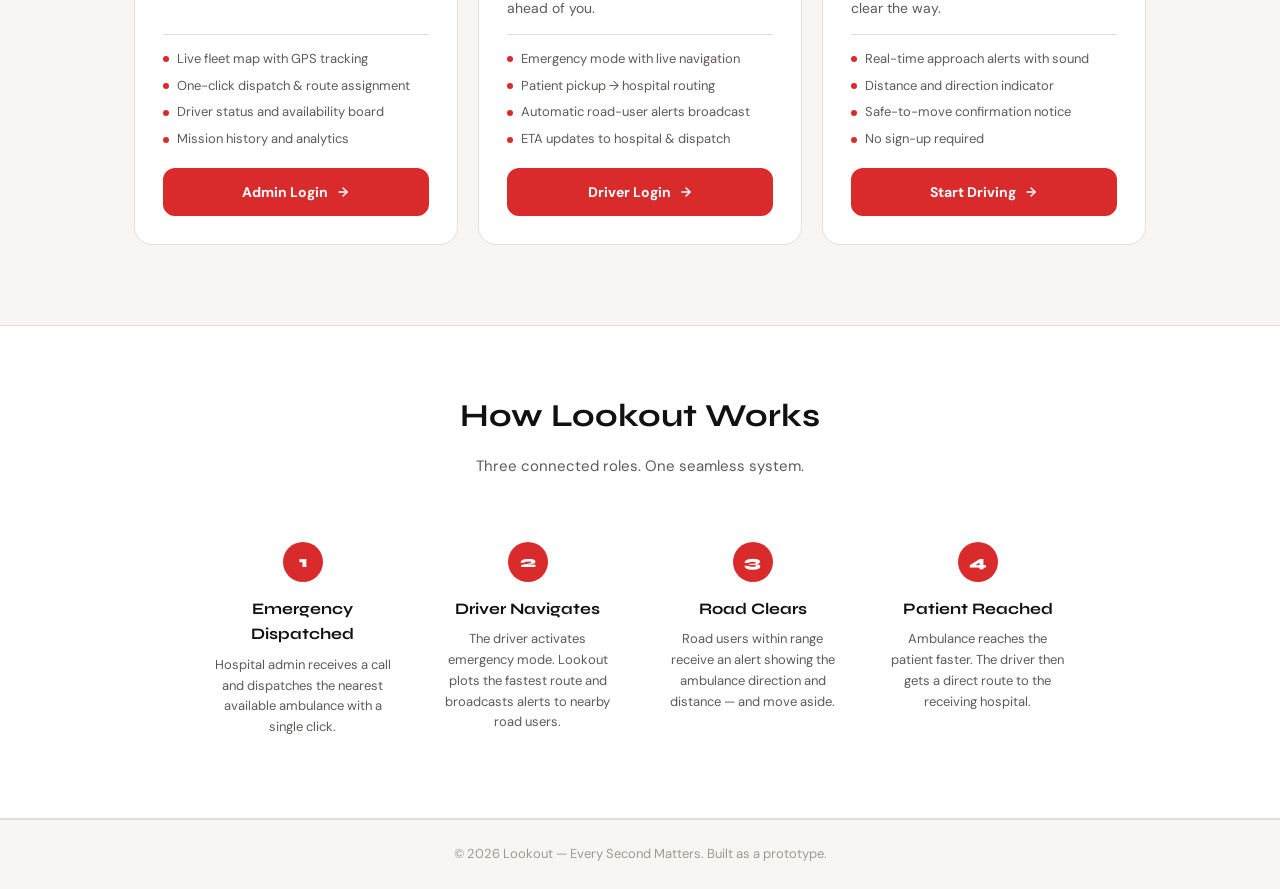
==== commit c11016d1: "Update index.html" ====
--- a/index.html
+++ b/index.html
@@ -328,7 +328,7 @@
       <svg width="10" height="10" viewBox="0 0 10 10" fill="currentColor"><circle cx="5" cy="5" r="5"/></svg>
       Emergency Response Platform
     </div>
-    <h1>Getting ambulances there<br/><span>every second faster</span></h1>
+    <h1>Getting ambulance there<br/><span>every second faster</span></h1>
     <p>Lookout connects hospital dispatchers, ambulance crews, and road users in real time — clearing the path so emergency vehicles reach patients when it matters most.</p>
     <div class="role-label">Select your role to get started</div>
   </section>
